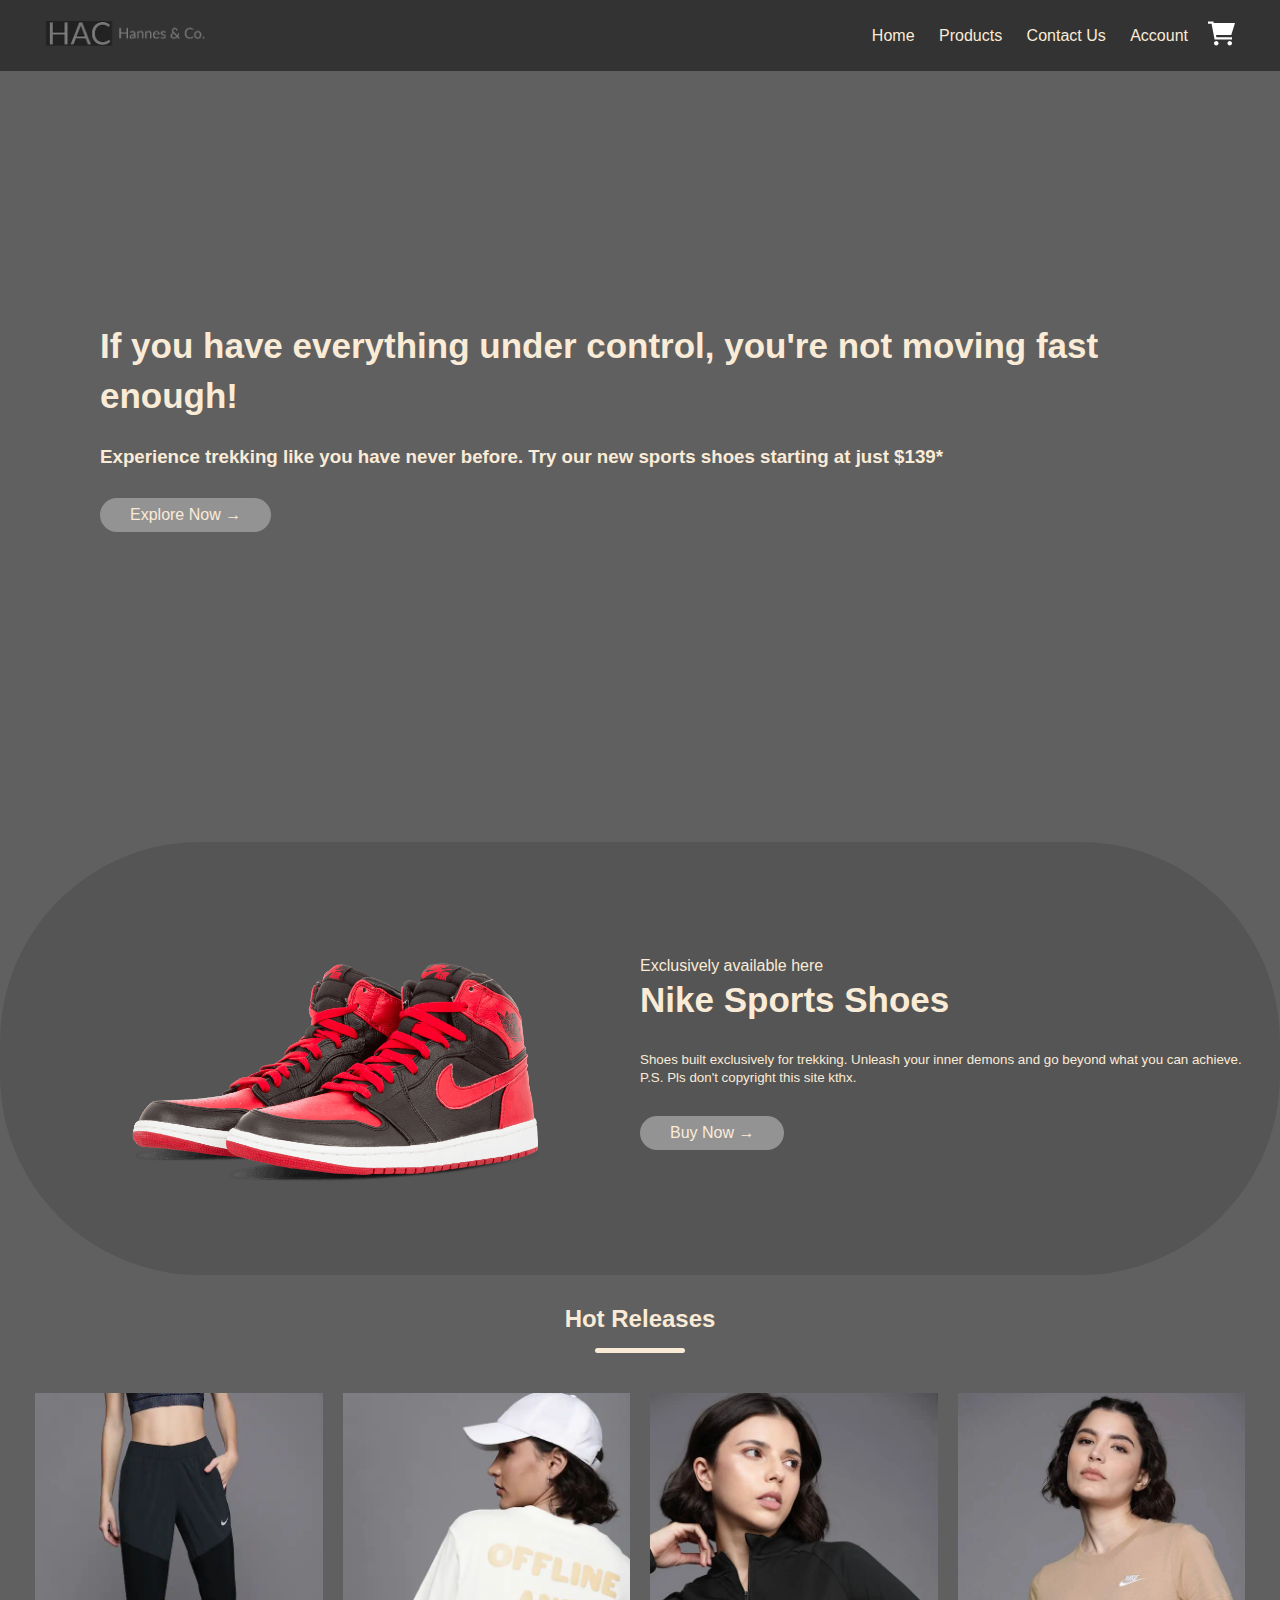
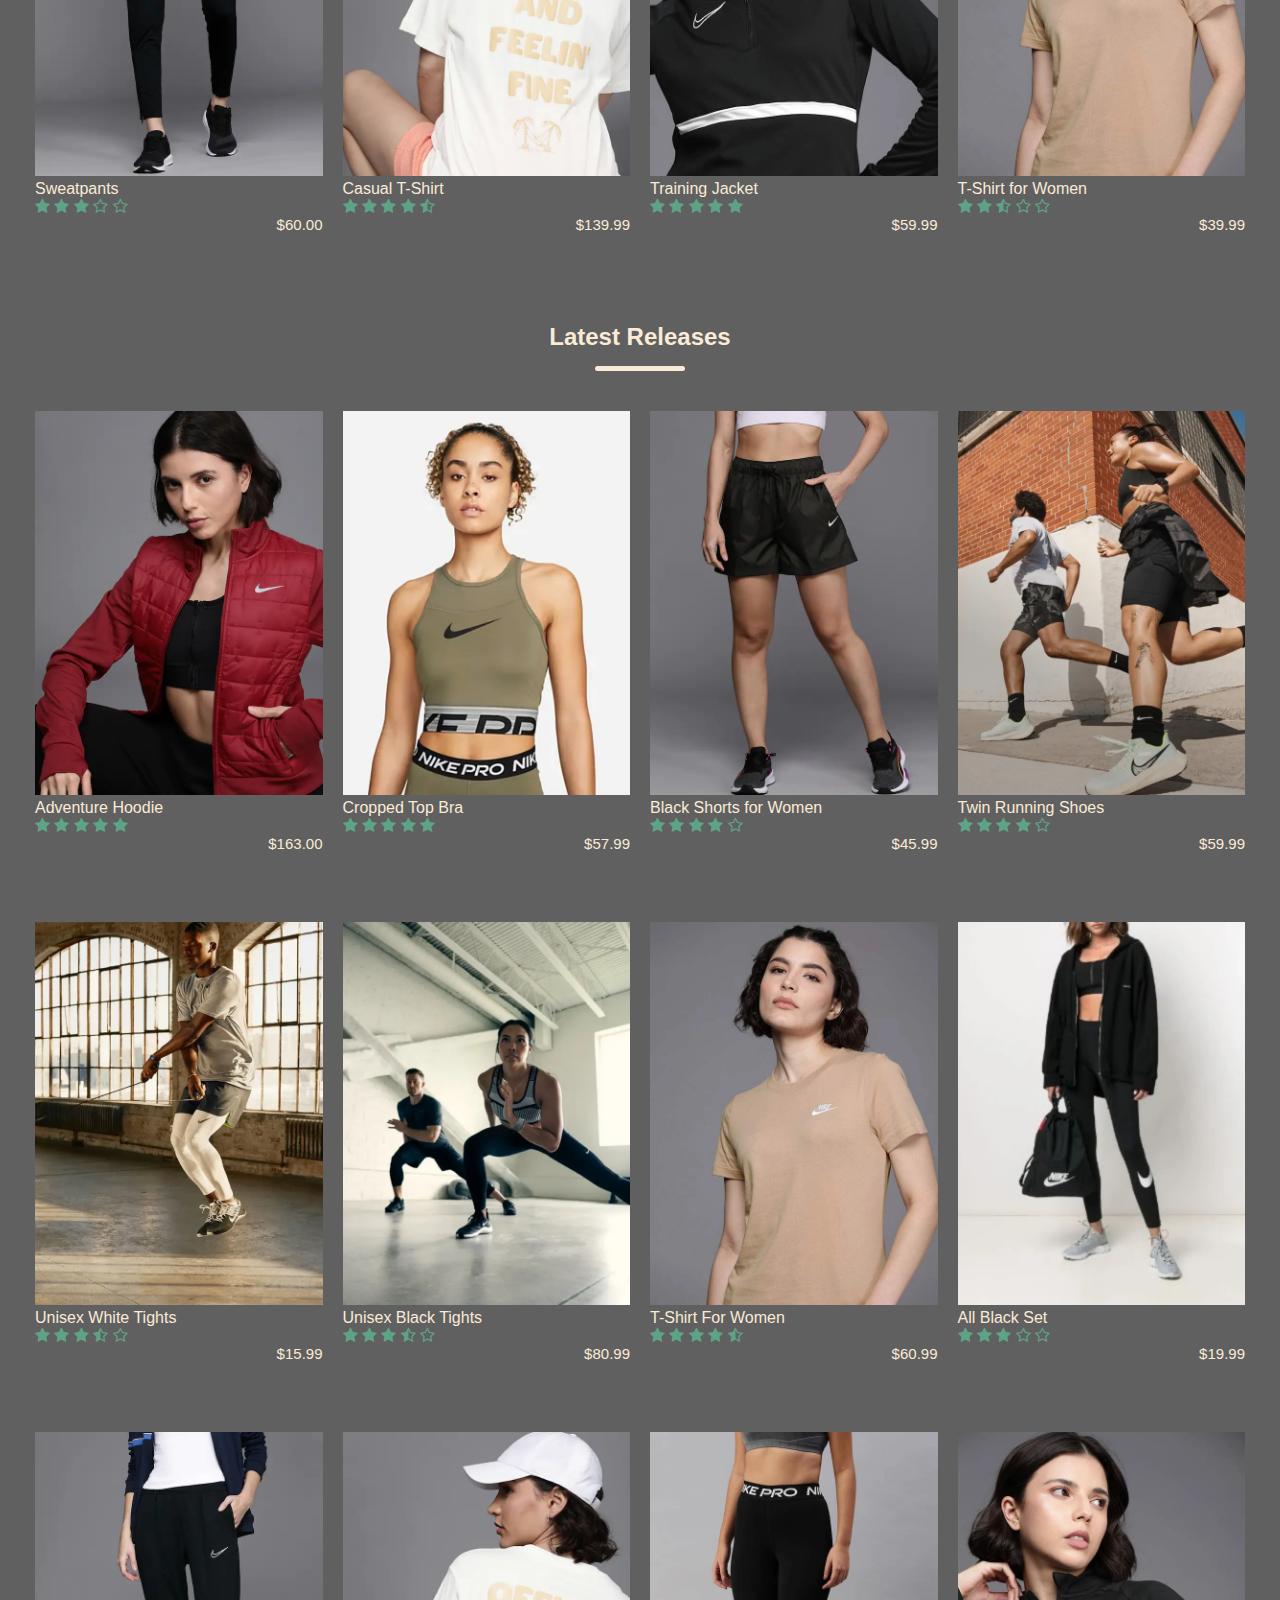
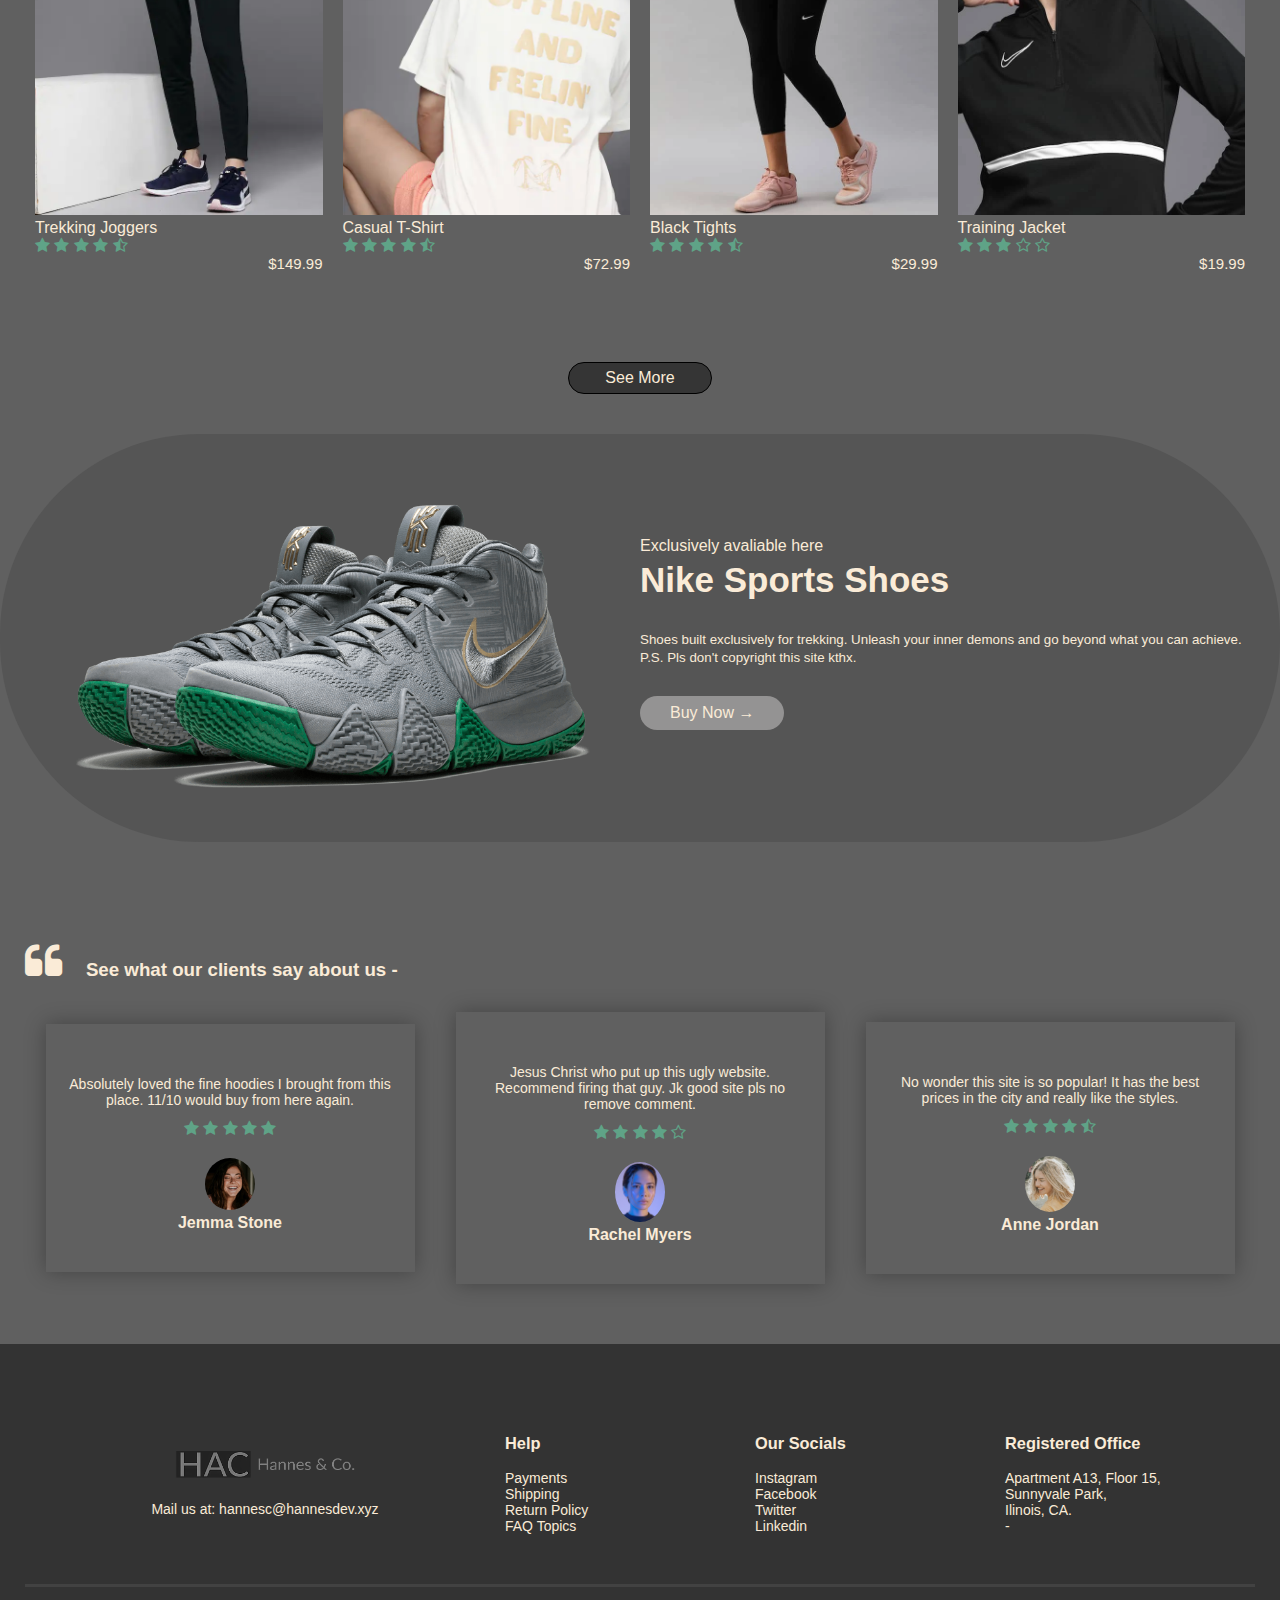
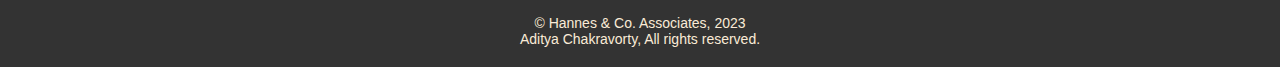
==== index.html @ 0e464aa4 "Add files via upload" ====
<!DOCTYPE html>
<html lang="en">
    <head>
        <meta charset="UTF-8">
        <meta name="viewport" content="width=device-width, initial-scale=1.0">
        <title>Hannes & Co.</title>
        <link rel="stylesheet" href="./src/css/main.css">
        <link rel="stylesheet" href="https://stackpath.bootstrapcdn.com/font-awesome/4.7.0/css/font-awesome.min.css">
		<link rel="icon" type="image/svg+xml" href="./images/header/favicon.svg">
    </head>
    <body style="background: #606060;">
        <div class="header">
            <div class="container">
                <div class="navbar">
                    <div class="logo">
                        <a href="./index.html"><img src="./images/header/complogo.png" alt="comp" width="225px"></a>
                    </div>
                    <nav>
                        <ul class="nav-menu">
                            <li class="nav-item"><a href="index.html">Home</a></li>
                            <li class="nav-item"><a href="products.html">Products</a></li>
                            <li class="nav-item"><a href="#footer">Contact Us</a></li>
                            <li class="nav-item"><a href="account.html">Account</a></li>
                        </ul>
                    </nav>
                    <a href="./cart.html"><img class="cart" src="./images/header/cart.svg"></a>
                    <div class="toggle"><i class="fa fa-bars"></i></div>
                </div>
            </div>
        </div>
        <div class="headerimg">
            <h1>If you have everything under control, you're not moving fast enough!</h1>
            <h3>Experience trekking like you have never before. Try our new sports shoes starting at just $139*</h3>
            <a href="./product_details.html" class="btn">Explore Now &#8594;</a>
        </div>
        <div class="offer">
            <div class="small-container">
                <div class="child">
                    <div class="halfchild">
                        <img src="./images/promos/exclusive.png" class="offer-img">
                    </div>
                    <div class="halfchild">
                        <p>Exclusively available here</p>
                        <h1>Nike Sports Shoes</h1>
                        <small>
                            Shoes built exclusively for trekking. Unleash your inner demons and go beyond
                            what you can achieve. P.S. Pls don't copyright this site kthx.<br>
                        </small>
                        <a href="./product_details.html" class="btn">Buy Now &#8594;</a>
                    </div>
                </div>
            </div>
        </div>
        <div class="small-container">
            <h2>Hot Releases</h2>
            <div class="line1"></div>
            <div class="child">
                <div class="childprods">
                    <a href="./product_details.html"><img src="./images/products/product-1.webp"></a>
                    <h4>Sweatpants</h4>
                    <div class="rating">
                        <i class="fa fa-star"></i>
                        <i class="fa fa-star"></i>
                        <i class="fa fa-star"></i>
                        <i class="fa fa-star-o"></i>
                        <i class="fa fa-star-o"></i>
                    </div>
                    <p>$60.00</p>
                </div>
                <div class="childprods">
                    <a href="./product_details.html"><img src="./images/products/product-14.webp"></a>
                    <h4>Casual T-Shirt </h4>
                    <div class="rating">
                        <i class="fa fa-star"></i>
                        <i class="fa fa-star"></i>
                        <i class="fa fa-star"></i>
                        <i class="fa fa-star"></i>
                        <i class="fa fa-star-half-o"></i>
                    </div>
                    <p>$139.99</p>
                </div>
                <div class="childprods">
                    <a href="./product_details.html"><img src="./images/products/product-16.webp"></a>
                    <h4>Training Jacket</h4>
                    <div class="rating">
                        <i class="fa fa-star"></i>
                        <i class="fa fa-star"></i>
                        <i class="fa fa-star"></i>
                        <i class="fa fa-star"></i>
                        <i class="fa fa-star"></i>
                    </div>
                    <p>$59.99</p>
                </div>
                <div class="childprods">
                    <a href="./product_details.html"><img src="./images/products/product-11.webp"></a>
                    <h4>T-Shirt for Women</h4>
                    <div class="rating">
                        <i class="fa fa-star"></i>
                        <i class="fa fa-star"></i>
                        <i class="fa fa-star-half-o"></i>
                        <i class="fa fa-star-o"></i>
                        <i class="fa fa-star-o"></i>
                    </div>
                    <p>$39.99</p>
                </div>
            </div>
            <h2>Latest Releases</h2>
            <div class="line1"></div>
            <div class="child">
                <div class="childprods">
                    <a href="./product_details.html"><img src="./images/products/product-5.webp"></a>
                    <h4>Adventure Hoodie</h4>
                    <div class="rating">
                        <i class="fa fa-star"></i>
                        <i class="fa fa-star"></i>
                        <i class="fa fa-star"></i>
                        <i class="fa fa-star"></i>
                        <i class="fa fa-star"></i>
                    </div>
                    <p>$163.00</p>
                </div>
                <div class="childprods">
                    <a href="./product_details.html"><img src="./images/products/product-6.webp"></a>
                    <h4>Cropped Top Bra</h4>
                    <div class="rating">
                        <i class="fa fa-star"></i>
                        <i class="fa fa-star"></i>
                        <i class="fa fa-star"></i>
                        <i class="fa fa-star"></i>
                        <i class="fa fa-star"></i>
                    </div>
                    <p>$57.99</p>
                </div>
                <div class="childprods">
                    <a href="./product_details.html"><img src="./images/products/product-7.webp"></a>
                    <h4>Black Shorts for Women</h4>
                    <div class="rating">
                        <i class="fa fa-star"></i>
                        <i class="fa fa-star"></i>
                        <i class="fa fa-star"></i>
                        <i class="fa fa-star"></i>
                        <i class="fa fa-star-o"></i>
                    </div>
                    <p>$45.99</p>
                </div>
                <div class="childprods">
                    <a href="./product_details.html"><img src="./images/products/product-8.webp"></a>
                    <h4>Twin Running Shoes</h4>
                    <div class="rating">
                        <i class="fa fa-star"></i>
                        <i class="fa fa-star"></i>
                        <i class="fa fa-star"></i>
                        <i class="fa fa-star"></i>
                        <i class="fa fa-star-o"></i>
                    </div>
                    <p>$59.99</p>
                </div>
                <div class="childprods">
                    <a href="./product_details.html"><img src="./images/products/product-9.webp"></a>
                    <h4>Unisex White Tights</h4>
                    <div class="rating">
                        <i class="fa fa-star"></i>
                        <i class="fa fa-star"></i>
                        <i class="fa fa-star"></i>
                        <i class="fa fa-star-half-o"></i>
                        <i class="fa fa-star-o"></i>
                    </div>
                    <p>$15.99</p>
                </div>
                <div class="childprods">
                    <a href="./product_details.html"><img src="./images/products/product-10.webp"></a>
                    <h4>Unisex Black Tights</h4>
                    <div class="rating">
                        <i class="fa fa-star"></i>
                        <i class="fa fa-star"></i>
                        <i class="fa fa-star"></i>
                        <i class="fa fa-star-half-o"></i>
                        <i class="fa fa-star-o"></i>
                    </div>
                    <p>$80.99</p>
                </div>
                <div class="childprods">
                    <a href="./product_details.html"><img src="./images/products/product-11.webp"></a>
                    <h4>T-Shirt For Women</h4>
                    <div class="rating">
                        <i class="fa fa-star"></i>
                        <i class="fa fa-star"></i>
                        <i class="fa fa-star"></i>
                        <i class="fa fa-star"></i>
                        <i class="fa fa-star-half-o"></i>
                    </div>
                    <p>$60.99</p>
                </div>
                <div class="childprods">
                    <a href="./product_details.html"><img src="./images/products/product-12.webp"></a>
                    <h4>All Black Set</h4>
                    <div class="rating">
                        <i class="fa fa-star"></i>
                        <i class="fa fa-star"></i>
                        <i class="fa fa-star"></i>
                        <i class="fa fa-star-o"></i>
                        <i class="fa fa-star-o"></i>
                    </div>
                    <p>$19.99</p>
                </div>
                <div class="childprods">
                    <a href="./product_details.html"><img src="./images/products/product-13.webp"></a>
                    <h4>Trekking Joggers</h4>
                    <div class="rating">
                        <i class="fa fa-star"></i>
                        <i class="fa fa-star"></i>
                        <i class="fa fa-star"></i>
                        <i class="fa fa-star"></i>
                        <i class="fa fa-star-half-o"></i>
                    </div>
                    <p>$149.99</p>
                </div>
                <div class="childprods">
                    <a href="./product_details.html"><img src="./images/products/product-14.webp"></a>
                    <h4>Casual T-Shirt</h4>
                    <div class="rating">
                        <i class="fa fa-star"></i>
                        <i class="fa fa-star"></i>
                        <i class="fa fa-star"></i>
                        <i class="fa fa-star"></i>
                        <i class="fa fa-star-half-o"></i>
                    </div>
                    <p>$72.99</p>
                </div>
                <div class="childprods">
                    <a href="./product_details.html"><img src="./images/products/product-15.webp"></a>
                    <h4>Black Tights</h4>
                    <div class="rating">
                        <i class="fa fa-star"></i>
                        <i class="fa fa-star"></i>
                        <i class="fa fa-star"></i>
                        <i class="fa fa-star"></i>
                        <i class="fa fa-star-half-o"></i>
                    </div>
                    <p>$29.99</p>
                </div>
                <div class="childprods">
                    <a href="./product_details.html"><img src="./images/products/product-16.webp"></a>
                    <h4>Training Jacket</h4>
                    <div class="rating">
                        <i class="fa fa-star"></i>
                        <i class="fa fa-star"></i>
                        <i class="fa fa-star"></i>
                        <i class="fa fa-star-o"></i>
                        <i class="fa fa-star-o"></i>
                    </div>
                    <p>$19.99</p>
                </div>
            </div>
        </div>
        <div class="more">
            <a href="./products.html">See More</a>
        </div>
        <div class="offer">
            <div class="small-container">
                <div class="child">
                    <div class="halfchild">
                        <img src="./images/promos/exclusive2.png" class="offer-img">
                    </div>
                    <div class="halfchild">
                        <p>Exclusively avaliable here</p>
                        <h1>Nike Sports Shoes</h1>
                        <small>
                            Shoes built exclusively for trekking. Unleash your inner demons and go beyond
                            what you can achieve. P.S. Pls don't copyright this site kthx.<br>
                        </small>
                        <a href="./product_details.html" class="btn">Buy Now &#8594;</a>
                    </div>
                </div>
            </div>
        </div>
        <div class="testimonial">
            <div class="small-container">
                <h3><i class="fa fa-quote-left"></i> &emsp;See what our clients say about us -</h3>
                <div class="child">
                    <div class="testchild">
                        <p>Absolutely loved the fine hoodies I brought from this place. 11/10 would buy from here again.</p>
                        <div class="rating">
                            <i class="fa fa-star"></i>
                            <i class="fa fa-star"></i>
                            <i class="fa fa-star"></i>
                            <i class="fa fa-star"></i>
                            <i class="fa fa-star"></i>
                        </div>
                        <img src="./images/testimonials/jemma.jpg">
                        <h3>Jemma Stone</h3>
                    </div>
                    <div class="testchild">
                        <p>Jesus Christ who put up this ugly website. Recommend firing that guy. Jk good site pls no remove comment.</p>
                        <div class="rating">
                            <i class="fa fa-star"></i>
                            <i class="fa fa-star"></i>
                            <i class="fa fa-star"></i>
                            <i class="fa fa-star"></i>
                            <i class="fa fa-star-o"></i>
                        </div>
                        <img src="./images/testimonials/rachel.jpg">
                        <h3>Rachel Myers</h3>
                    </div>
                    <div class="testchild">
                        <p>No wonder this site is so popular! It has the best prices in the city and really like the styles.</p>
                        <div class="rating">
                            <i class="fa fa-star"></i>
                            <i class="fa fa-star"></i>
                            <i class="fa fa-star"></i>
                            <i class="fa fa-star"></i>
                            <i class="fa fa-star-half-o"></i>
                        </div>
                        <img src="./images/testimonials/anne.jpg">
                        <h3>Anne Jordan</h3>
                    </div>
                </div>
            </div>
        </div>
        <div class="footer" id="footer">
            <div class="container">
                <div class="child">
                    <div class="footerChild1">
                        <img src="images/header/complogo.png">
                        <h4>Mail us at: <a href="mailto:hannes@hannesdev.xyz">hannesc@hannesdev.xyz</a></h4>
                    </div>
                    <div class="footerChild2">
                        <h3>Help</h3>
                        <ul>
                            <li><a href="linkgoeshere">Payments</a></li>
                            <li><a href="linkgoeshere">Shipping</a></li>
                            <li><a href="linkgoeshere">Return Policy</a></li>
                            <li><a href="linkgoeshere">FAQ Topics</a></li>
                        </ul>
                    </div>
                    <div class="footerChild2">
                        <h3>Our Socials</h3>
                        <ul>
                            <li><a href="linkgoeshere">Instagram</a></li>
                            <li><a href="linkgoeshere">Facebook</a></li>
                            <li><a href="linkgoeshere">Twitter</a></li>
                            <li><a href="linkgoeshere">Linkedin</a></li>
                        </ul>
                    </div>
                    <div class="footerChild2">
                        <h3>Registered Office</h3>
                        <ul>
                            <li>Apartment A13, Floor 15,</li>
                            <li>Sunnyvale Park,</li>
                            <li>Ilinois, CA.</li>
                            <li>-</li>
                        </ul>
                    </div>
                </div>
                <div class="belowfooter">
                    &copy; Hannes & Co. Associates, 2023 <br>
                    Aditya Chakravorty, All rights reserved.
                </div>
            </div>
        </div>
        <script src="./src/js/script.js"></script>
    </body>
</html>
---- src/css/main.css ----
* {
    margin: 0;
    padding: 0;
    box-sizing: border-box;
    list-style-type: none;
    color: antiquewhite;
}

body {
    font-family:'Lucida Sans', 'Lucida Sans Regular', sans-serif;
    background: #606060;
}

a {
    text-decoration: none;
    color: inherit;
}

a:hover {
    text-decoration: underline;
}

h1 {
    font-size: 35px;
    line-height: 50px;
    margin-bottom: 25px;
}

h2 {
    text-align: center;
    margin-top: 25px;
}

h4 {
    font-weight: normal;
}

.navbar {
    display: flex;
    align-items: center;
    padding: 20px;
}

.headerimg {
    max-width: 1300px;
    padding: 250px 100px;
}

nav {
    flex: 1;
    text-align: right;
}

nav ul {
    display: inline-block;
}

nav ul li {
    display: inline-block;
    margin-right: 20px;
}

.toggle {
    display: none;
}

.toggle i {
    font-size: 32px;
}

.container {
    max-width: 1300px;
    margin: auto;
    padding-left: 25px;
    padding-right: 25px;
}

.child {
    margin: 30px auto;
    display: flex;
    align-items: center;
    flex-wrap: wrap;
    justify-content: space-around;
}

.halfchild {
    flex-basis: 50%;
    min-width: 300px;
    margin-top: 20px;
}

.halfchild img {
    max-width: 100%;
    padding: 50px 0;
}

.btn {
    display: inline-block;
    background: #949393;
    padding: 8px 30px;
    margin: 30px 0;
    border-radius: 30px;
    transition: background 0.5s;
}

.btn:hover {
    background: #563434;
    text-decoration: none;
}

.header {
    background-color: #333;
}

.line1 {
    margin: 15px auto;
    border-radius: 10px;
    width: 90px;
    height: 5px;
    background-color: antiquewhite;
}

.small-container {
    max-width: 1380px;
    margin: auto;
    padding-left: 25px;
    padding-right: 25px;
}

.childprods {
    flex-basis: 25%;
    padding: 10px;
    min-width: 200px;
    margin-bottom: 50px;
    transition: transform 0.5s;
}

.childprods img {
    width: 100%;
}

.childprods p {
    font-size: 15px;
    text-align: right;
}

.rating .fa {
    color: #5fa387;
}

.childprods:hover {
    cursor: pointer;
    transform: translateY(-5px);
}

.ohhh {
    background: linear-gradient(rgb(67, 68, 66),rgb(82, 81, 81));
}

.more {
    background-color: rgb(53, 53, 53);
    margin: 0 auto;
    display: flex;
    border-radius: 20px;
    justify-content: center;
    align-items: center;
    border: 1px solid black;
    margin-bottom: 40px;
    width: 9em;
    height: 2em;
}

.offer {
    background-color: #555;
    border-radius: 200px;
}

.halfchild .offer-img {
    padding: 50px;
}

.halfchild select, .halfchild option, .halfchild input {
    color: #333;
}

.testimonial {
    margin-top: 100px;
}

.testimonial .testchild {
    text-align: center;
    padding: 40px 20px;
    box-shadow: 0 0 20px 0px rgba(0, 0, 0, 0.3);
    cursor: pointer;
    transition: transform 0.5s;
}

.testchild {
    flex-basis: 30%;
    min-width: 250px;
    margin-bottom: 30px;
}

.testimonial .testchild img {
    width: 50px;
    margin-top: 20px;
    border-radius: 50%;
}

.testimonial .testchild:hover {
    transform: translateY(-10px);
}

.fa.fa-quote-left {
    font-size: 40px;    
}

.testchild p {
    font-size: 14px;
    margin: 12px 0;
}

.testimonial .testchild h3 {
    font-weight: 600;
    font-size: 16px;
}

.brands {
    margin: 100px auto;
}

.logo {
    width: 160px;
}

.logo img {
    width: 100%;
}

.footer {
    background-color: #333;
    font-size: 14px;
    padding: 60px 0 20px;

    /* margin-top: auto; */
}

.footer h3 {
    margin-bottom: 1em;
}

.belowfooter {
    text-align: center;
    border-top: 3px solid rgb(66, 66, 66);
    padding-top: 2em;
}

.footerChild1, .footerChild2 {
    min-width: 250px;
    margin-bottom: 20px;
}

.footerChild1 {
    flex: 1;
    text-align: center;
}

.footerChild1 img {
    width: 180px;
    margin-bottom: 20px;
}

.footerChild2 {
    flex-basis: 12%;
}

.footerChild2 img {
    width: 250px;
}

.footerChild2 p {
    text-align: right;
    font-size: 14px;
}

.child-2 {
    justify-content: space-between;
    margin: 100px auto 50px;
}

select, select option  {
    border: 1px solid black;
    color: #333;
    padding: 5px;
}

.page-btn {
    margin-bottom: 35px;
    text-align: center;
}

.page-btn span {
    display: inline-block;
    background-color: black;
    margin-left: 10px;
    width: 40px;
    height: 40px;
    text-align: center;
    line-height: 40px;
    cursor: pointer;
}

.page-btn span:hover {
    background-color: #333;
    border: 1px solid grey;
}

.single-product {
    margin-top: 80px;
}

.single-product .halfchild img {
    padding: 0;
}

.single-product .halfchild {
    padding: 20px;
}

.single-product h4 {
    margin: 20px 0;
    font-size: 22px;
    font-weight: bold;
}

.single-product select {
    display: inline-block;
    padding: 10px;
    margin-top: 20px;
}

.single-product input {
    width: 50px;
    height: 38px;
    margin: 10px 35px 10px 10px;
    text-align: center;
    font-size: 16px;
    border: 1px solid black;
}

select, input {
    outline: none;
}

.single-product .fa {
    color: black;
    margin-left: 10px;
}

.small-img-child {
    display: flex;
    justify-content: space-between;
}

.small-img-col {
    flex-basis: 24%;
    cursor: pointer;
}

.formPage {
    display: flex;
    flex-direction: column;
    align-items: center;
    justify-content: center;
    min-height: calc(100vh - 120px);
}

.formPage .btn{
    display: block;
    margin: 20px 0;
    text-align: center;
    width: 250px;
    height: 35px;
    cursor: pointer;
}

.showForm {
    display: none;
    flex-direction: column;
    justify-content: space-evenly;
    align-items: center;
    width: 350px;
    height: 500px;
    background-color: #333;
    border-radius: 5px;
}

.showForm input {
    color: #333;
    border-radius: 15px;
    text-align: center;
    height: 35px;
    width: 280px;
}

@media only screen and (max-width: 768px) {
    .toggle {
        display: block;
        cursor: pointer;
    }    
    .active {
        background-color:grey;
    }
    .active .nav-item {
        display: block;
    }
    .active .nav-item:hover {
        background-color: #0d0e0d;
    }
    .active .nav-item a:hover {
        color: #7a7a7a;
        text-decoration: none;
    }
    .navbar .cart {
        position: relative;
        right: 50px;
    }
    .nav-menu {
        position: absolute;
        left: 0;
        top: 70px;
        right: 0;
    }
    nav ul li {
        margin: 0 auto;
    }
    .nav-item {
        text-align: center;
        display: none;
    }
    .nav-item a {
        display: block;
        padding: 15px;
        font-weight: 700;
        color: #1D263B;
    }
    .headerimg h1 {
        font-size: 32px;
    }
    .child .logo img {
        margin: 20px 20px;
    }
}

@media only screen and (max-width: 670px) {
    .child {
        text-align: center;
    }
    .halfchild, .testchild, .childprods {
        flex-basis: 100%;
    }
    .single-product .child {
        text-align: left;
    }
}

.cart-page{
    margin: 80px auto;
}
table{
    width: 100%;/*takes full width of the web page*/
    border-collapse: collapse;
}
.cart-info{
    display: flex;
    flex-wrap: wrap;
}
th{
    text-align: left;
    padding: 5px;
    color: white;
    background: #181717;
    font-weight: normal;
}
td{
    padding: 10px 5px;
}
td input{
    width: 40px;
    height: 30px;
    padding: 5px;
}
td a{
    color: #181717;
    font-size: 12px;
}
td img{
    width: 80px;
    height: 80px;
    margin-right: 10px;
}
td small{
    padding-left: 0px;
    margin-left: 0px;
}

.total-price{
    display: flex;
    justify-content: flex-end;/*put content with max width at the end, if flex start, then put content at start with max width as we mentioned max width below*/
}
.total-price table{
    border-top: 3px solid #181717;
    width: 100%;
    max-width: 480px;
}
td:last-child{
    text-align: right;/*align all last column values to right, in our case, these are prices*/
}
th:last-child{
    text-align: right;
}

.payment-container {
    background: white;
    padding: 30px;
    border-radius: 12px;
    box-shadow: 0 4px 20px rgba(0, 0, 0, 0.1);
    width: 350px;
}
.payment-method {
    margin-bottom: 20px;
}
input {
    width: 100%;
    padding: 10px;
    margin: 5px 0 15px 0;
    border: 1px solid #ccc;
    border-radius: 20px;
    box-sizing: border-box;
}
button {
    width: 100%;
    padding: 12px;
    background-color: #007BFF;
    color: white;
    border: none;
    border-radius: 20px;
    cursor: pointer;
    font-size: 16px;
    margin-top: 10px;
}
button:hover {
    background-color: #0056b3;
}
.hidden {
    display: none;
}
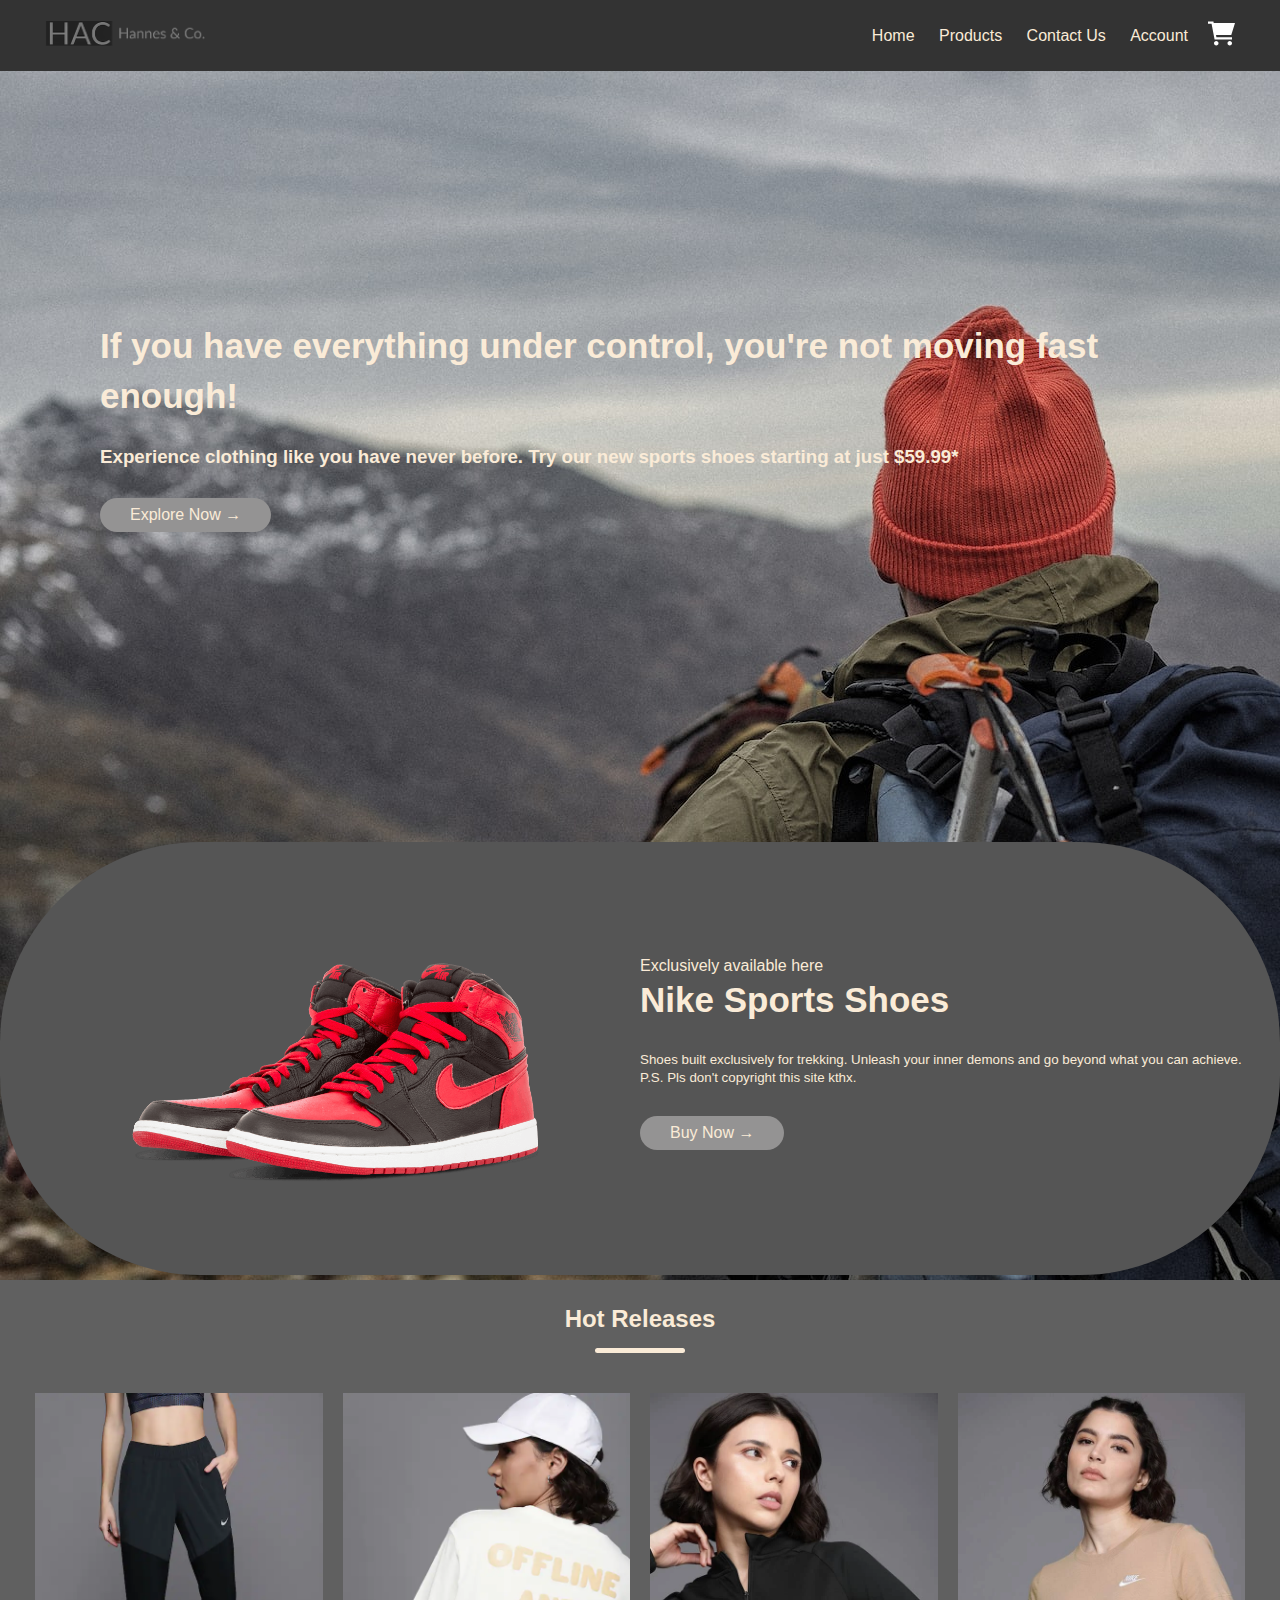
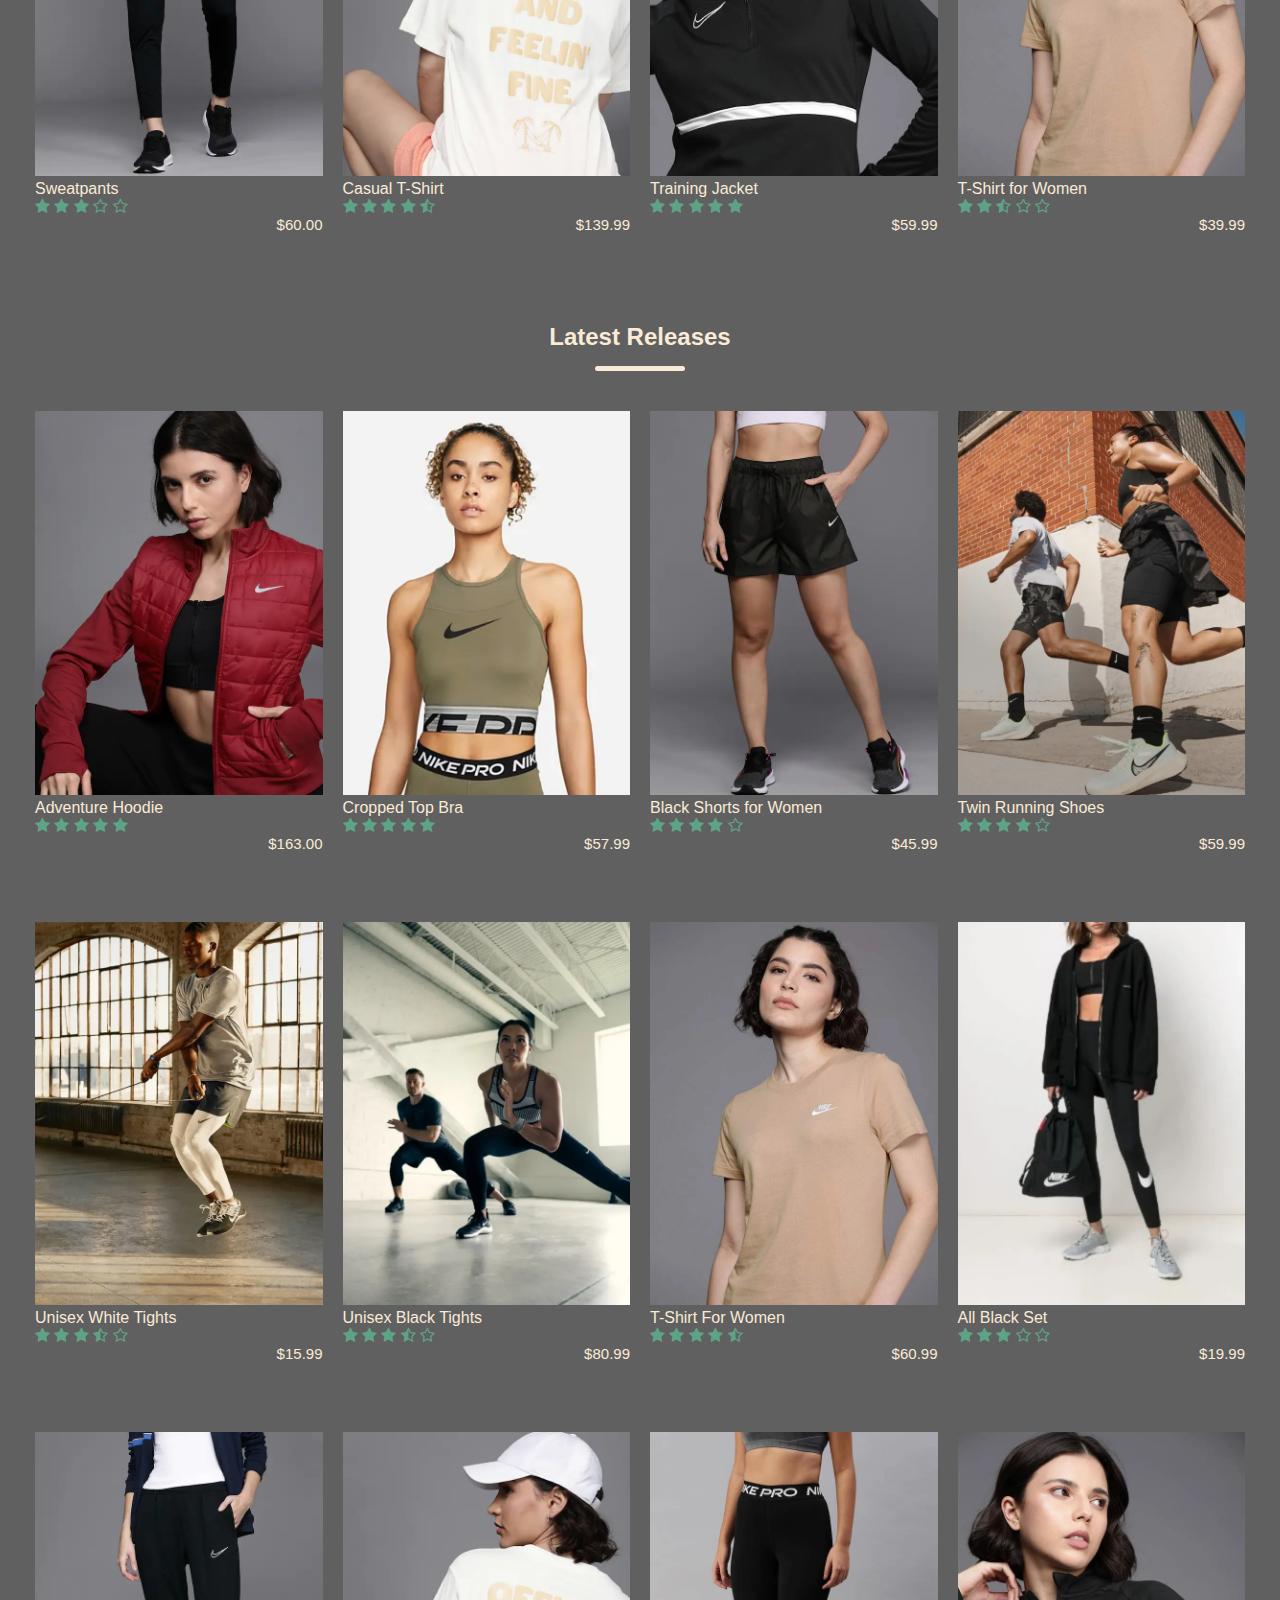
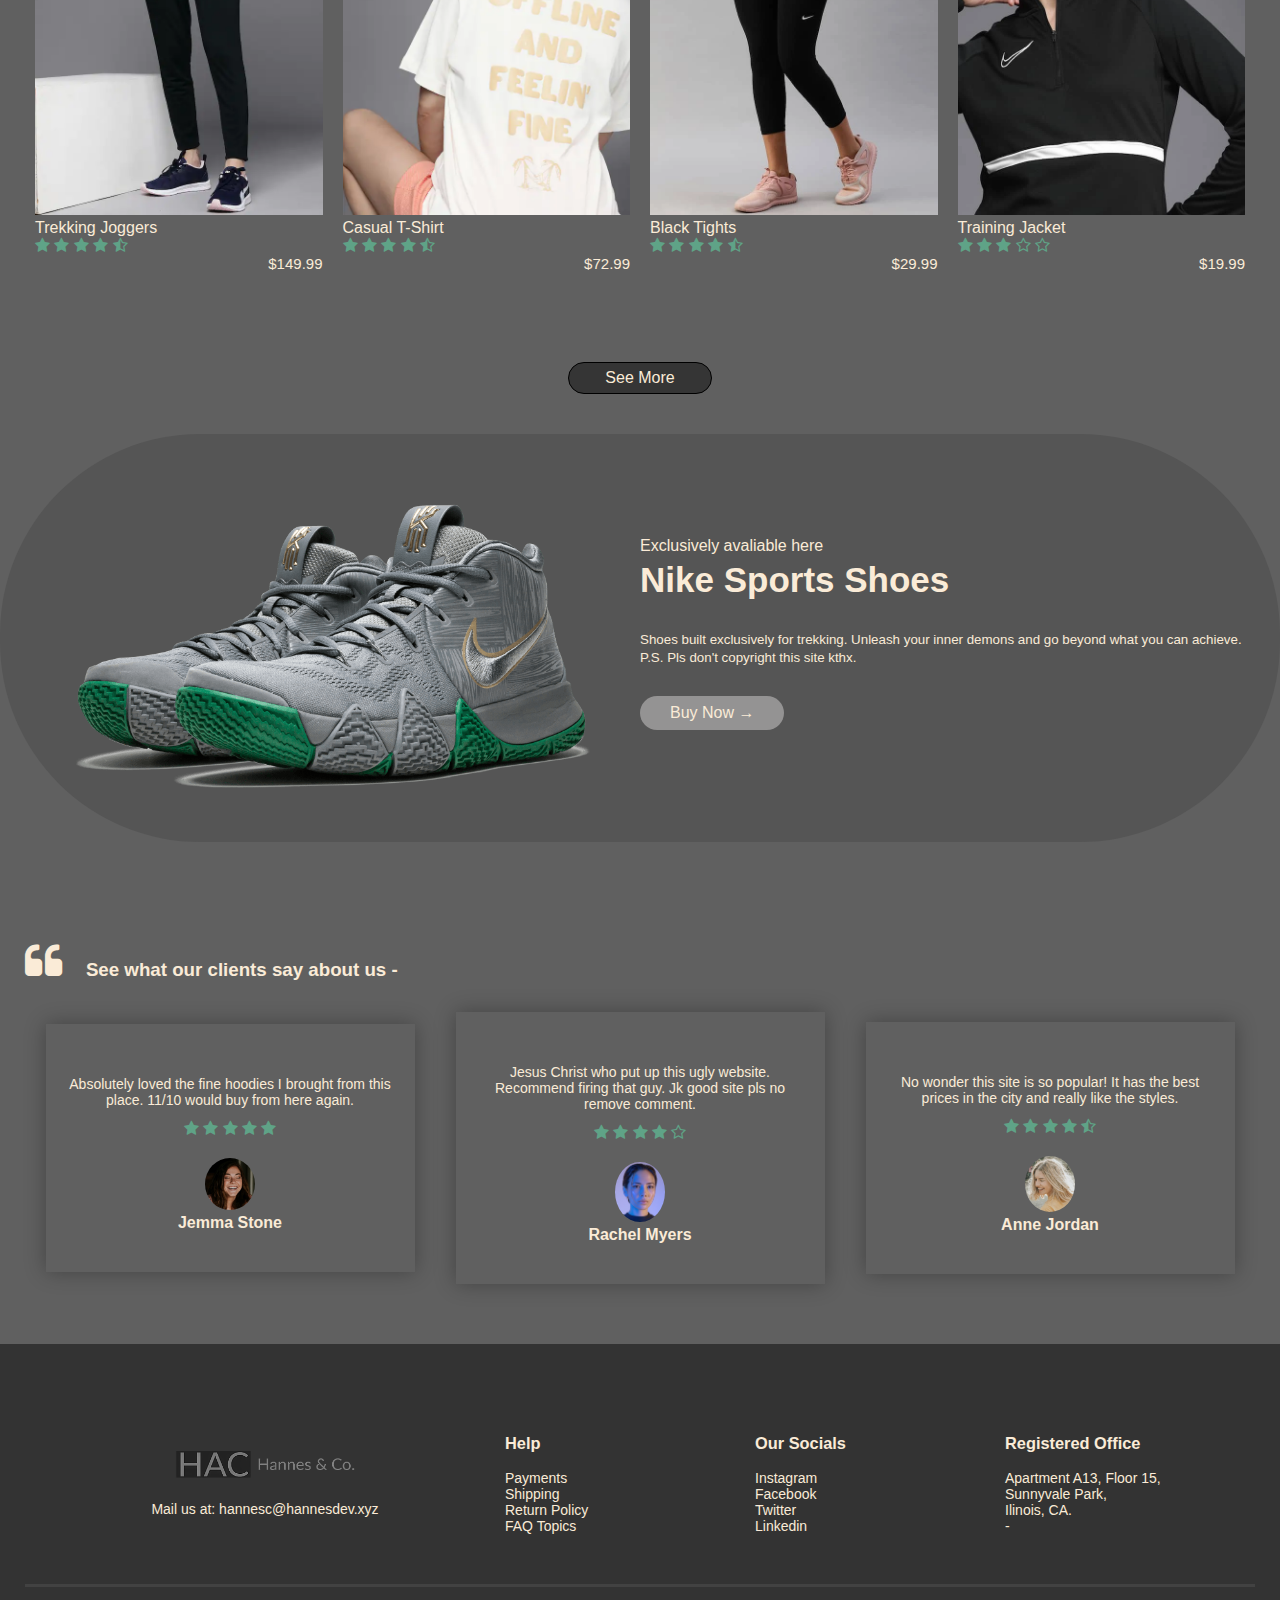
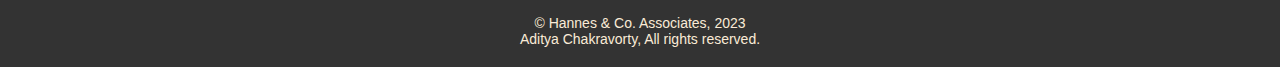
==== commit c7afcc40: ""bg image in index page"" ====
--- a/index.html
+++ b/index.html
@@ -8,7 +8,7 @@
         <link rel="stylesheet" href="https://stackpath.bootstrapcdn.com/font-awesome/4.7.0/css/font-awesome.min.css">
 		<link rel="icon" type="image/svg+xml" href="./images/header/favicon.svg">
     </head>
-    <body style="background: #606060;">
+    <body style="background: #606060;background-image:url('./images/header/headerprod.jpg');background-repeat: no-repeat">
         <div class="header">
             <div class="container">
                 <div class="navbar">
@@ -30,7 +30,7 @@
         </div>
         <div class="headerimg">
             <h1>If you have everything under control, you're not moving fast enough!</h1>
-            <h3>Experience trekking like you have never before. Try our new sports shoes starting at just $139*</h3>
+            <h3>Experience clothing like you have never before. Try our new sports shoes starting at just $59.99*</h3>
             <a href="./product_details.html" class="btn">Explore Now &#8594;</a>
         </div>
         <div class="offer">
--- a/src/css/main.css
+++ b/src/css/main.css
@@ -9,6 +9,8 @@
 body {
     font-family:'Lucida Sans', 'Lucida Sans Regular', sans-serif;
     background: #606060;
+    background-image:url('./images/header/headerprod.jpg');
+    background-repeat: no-repeat
 }
 
 a {
